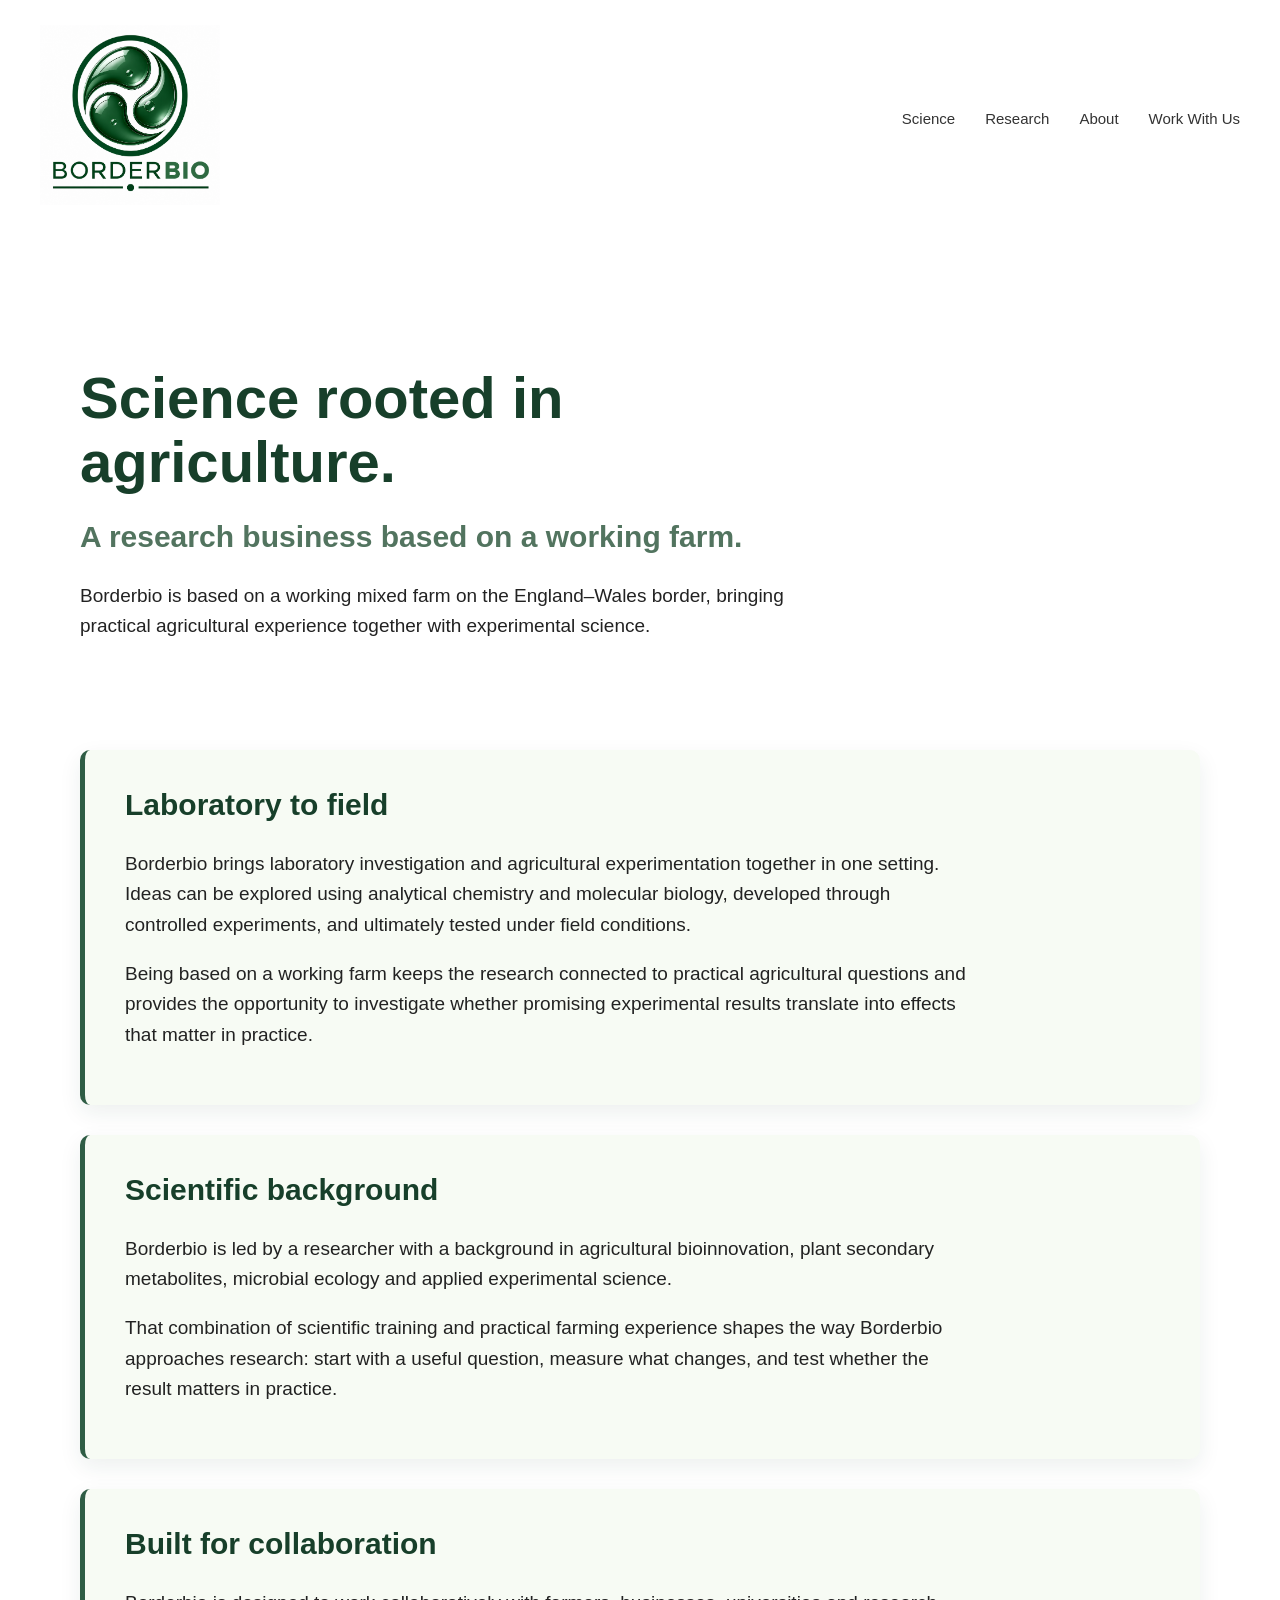
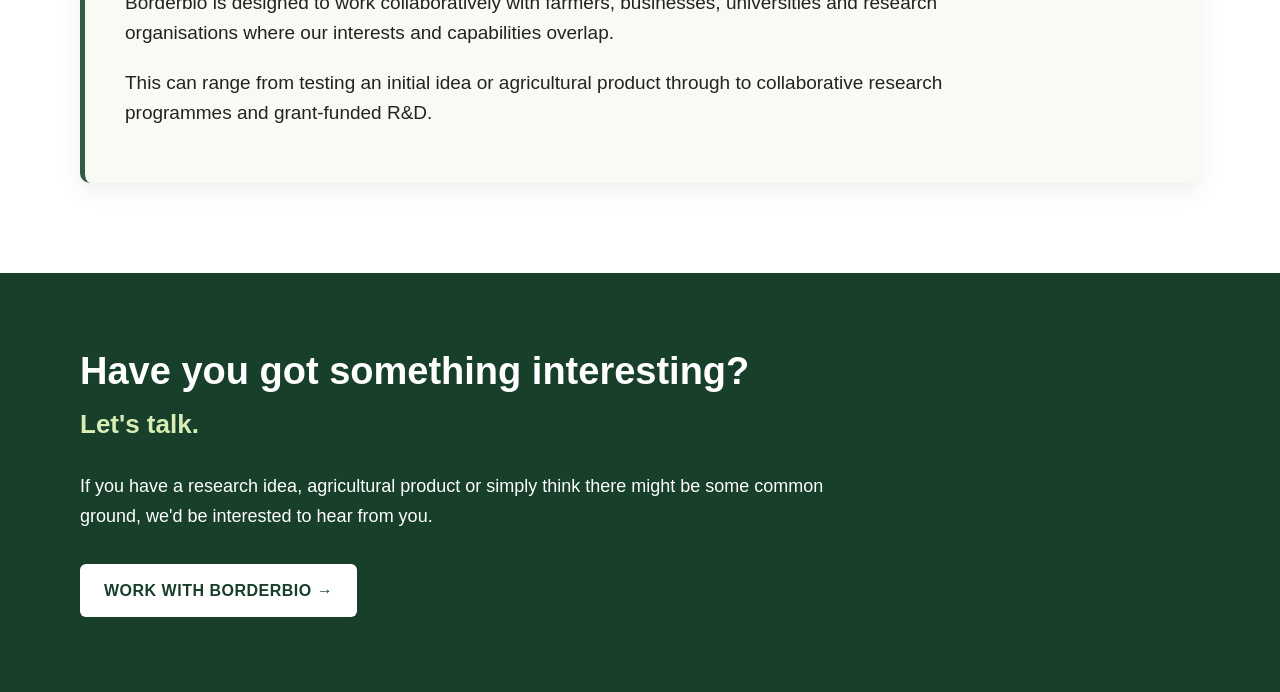
==== about.html @ 4840bd2d "Add about.html with company information" ====
<!DOCTYPE html>
<html lang="en">

<head>
    <meta charset="UTF-8">
    <meta name="viewport" content="width=device-width, initial-scale=1.0">
    <title>About | Borderbio</title>
    <link rel="stylesheet" href="style.css">
</head>

<body>

<header>
    <a href="index.html">
        <img src="triskelion logo png.png" alt="Borderbio logo" width="220">
    </a>

    <nav>
        <a href="science.html">Science</a>
        <a href="research.html">Research</a>
        <a href="about.html">About</a>
        <a href="#">Work With Us</a>
    </nav>
</header>

<main>

    <section class="science-intro">
        <h1>Science rooted in agriculture.</h1>

        <h2>A research business based on a working farm.</h2>

        <p>
            Borderbio is based on a working mixed farm on the England–Wales border,
            bringing practical agricultural experience together with experimental
            science.
        </p>
    </section>
<section class="science-section">
    <h2>Laboratory to field</h2>

    <p>
        Borderbio brings laboratory investigation and agricultural experimentation
        together in one setting. Ideas can be explored using analytical chemistry
        and molecular biology, developed through controlled experiments, and
        ultimately tested under field conditions.
    </p>

    <p>
        Being based on a working farm keeps the research connected to practical
        agricultural questions and provides the opportunity to investigate whether
        promising experimental results translate into effects that matter in practice.
    </p>
</section>
 <section class="science-section">
    <h2>Scientific background</h2>

    <p>
        Borderbio is led by a researcher with a background in agricultural
        bioinnovation, plant secondary metabolites, microbial ecology and
        applied experimental science.
    </p>

    <p>
        That combination of scientific training and practical farming experience
        shapes the way Borderbio approaches research: start with a useful question,
        measure what changes, and test whether the result matters in practice.
    </p>
</section> 
  <section class="science-section">
    <h2>Built for collaboration</h2>

    <p>
        Borderbio is designed to work collaboratively with farmers, businesses,
        universities and research organisations where our interests and
        capabilities overlap.
    </p>

    <p>
        This can range from testing an initial idea or agricultural product
        through to collaborative research programmes and grant-funded R&amp;D.
    </p>
</section>
  <section class="work-section">
    <h2>Have you got something interesting?</h2>
    <h3>Let's talk.</h3>

    <p>
        If you have a research idea, agricultural product or simply think
        there might be some common ground, we'd be interested to hear from you.
    </p>

    <a class="work-button" href="#">WORK WITH BORDERBIO →</a>
</section>
</main>

</body>
</html>
---- style.css ----
body {
    margin: 0;
    font-family: Arial, Helvetica, sans-serif;
    color: #222;
    background: #ffffff;
    line-height: 1.6;
}

header {
    max-width: 1200px;
    margin: 0 auto;
    padding: 25px 40px;
    display: flex;
    align-items: center;
    justify-content: space-between;
}

header img {
    width: 180px;
    height: auto;
}
.science-icon svg {
    width: 28px;
    height: 28px;
    fill: none;
    stroke: #2f5d45;
    stroke-width: 1.7;
    stroke-linecap: round;
    stroke-linejoin: round;
}

nav {
    display: flex;
    gap: 30px;
}

nav a {
    color: #333;
    text-decoration: none;
    font-size: 15px;
}

main {
    max-width: 1200px;
    margin: 0 auto;
}

section {
    padding: 70px 40px;
}

h1 {
    font-size: 58px;
    line-height: 1.1;
    margin-bottom: 15px;
}

h2 {
    font-size: 30px;
    line-height: 1.25;
}

p {
    max-width: 700px;
    font-size: 19px;
}

@media (max-width: 750px) {
    header {
        display: block;
        padding: 20px;
    }

    nav {
        margin-top: 20px;
        gap: 15px;
        flex-wrap: wrap;
    }

    section {
        padding: 45px 20px;
    }

    h1 {
        font-size: 42px;
    }
}
.chain {
    display: flex;
    align-items: center;
    justify-content: center;
    gap: 22px;
    margin-bottom: 30px;
}

.bubble {
    width: 175px;
    height: 175px;
    border-radius: 50%;

    background: linear-gradient(
        145deg,
        #f7fbf4,
        #e2efd9
    );

    border: 3px solid #2f5d45;

    display: flex;
    align-items: center;
    justify-content: center;

    text-align: center;
    font-size: 19px;
    font-weight: 700;
    color: #173f2a;

    padding: 18px;
    box-sizing: border-box;

    box-shadow: 0 8px 22px rgba(25, 65, 45, 0.14);
}

.arrow {
    font-size: 38px;
    font-weight: 300;
    color: #2f5d45;
    margin: 0 4px;
}

.chain-section p {
    margin-left: auto;
    margin-right: auto;
    text-align: center;
}

/* Farm image section */

.farm-image {
    width: 100%;
    height: 420px;
    object-fit: cover;
    object-position: center;
    display: block;
    margin: 60px 0;
    border-radius: 12px;
}
.hero {
    width: 100vw;
    margin-left: calc(50% - 50vw);
    box-sizing: border-box;

    min-height: 520px;
    padding: 90px max(40px, calc((100vw - 1120px) / 2));

    background:
        linear-gradient(rgba(0, 0, 0, 0.38), rgba(0, 0, 0, 0.38)),
        url("hedgerow.jpeg.jpeg");

    background-size: cover;
    background-position: center;
    display: flex;
    flex-direction: column;
    justify-content: center;
}

.hero h1 {
    color: white;
    max-width: 760px;
    margin-top: 0;
}

.hero h2 {
    color: #d8edb5;
    max-width: 760px;
}

.hero p {
    color: white;
    max-width: 720px;
}

/* From laboratory to field */

.field-section {
    display: grid;
    grid-template-columns: 1fr 1.15fr;
    gap: 60px;
    align-items: center;
    margin-top: 80px;
    margin-bottom: 80px;
}

.field-section h2 {
    grid-column: 1;
    margin-bottom: 20px;
}

.field-section p {
    grid-column: 1;
    font-size: 19px;
    line-height: 1.7;
}

.field-section img {
    grid-column: 2;
    grid-row: 1 / 3;
    width: 100%;
    height: 380px;
    object-fit: cover;
    border-radius: 12px;
    box-shadow: 0 10px 30px rgba(25, 65, 45, 0.15);
}

@media (max-width: 800px) {
    .field-section {
        grid-template-columns: 1fr;
        gap: 25px;
    }

    .field-section h2,
    .field-section p,
    .field-section img {
        grid-column: 1;
        grid-row: auto;
    }

    .field-section img {
        height: 300px;
    }
}
/* Work with Borderbio call-to-action */

.work-section {
    width: 100vw;
    margin-left: calc(50% - 50vw);
    box-sizing: border-box;

    background: #173f2a;
    color: white;

    padding: 75px max(40px, calc((100vw - 1120px) / 2));
    margin-top: 90px;
}

.work-section h2 {
    color: white;
    font-size: 38px;
    margin-top: 0;
    margin-bottom: 8px;
}

.work-section h3 {
    color: #d8edb5;
    font-size: 26px;
    margin-top: 0;
    margin-bottom: 25px;
}

.work-section p {
    color: white;
    max-width: 760px;
    font-size: 18px;
    line-height: 1.7;
    margin-bottom: 32px;
}

.work-button {
    display: inline-block;
    padding: 14px 24px;

    background: white;
    color: #173f2a;

    text-decoration: none;
    font-weight: 700;
    letter-spacing: 0.5px;

    border-radius: 6px;
}

.work-button:hover {
    background: #d8edb5;
}
/* Science page */

.science-section {
    background: #f7fbf4;
    border-left: 5px solid #2f5d45;
    border-radius: 10px;
    padding: 36px 40px;
    margin: 30px 40px;
    box-shadow: 0 8px 22px rgba(25, 65, 45, 0.08);
}

.science-section h2 {
    color: #173f2a;
    margin-top: 0;
}

.science-section p {
    max-width: 850px;
}
/* Science page introduction */

.science-intro {
    padding-top: 80px;
    padding-bottom: 60px;
}

.science-intro h1 {
    color: #173f2a;
    max-width: 800px;
}

.science-intro h2 {
    color: #52745f;
    max-width: 800px;
}

.science-intro p {
    max-width: 760px;
}
/* Science section headings and icons */

.science-heading {
    display: flex;
    align-items: center;
    gap: 18px;
    margin-bottom: 18px;
}

.science-heading h2 {
    margin: 0;
}

.science-icon {
    width: 52px;
    height: 52px;
    min-width: 52px;

    display: flex;
    align-items: center;
    justify-content: center;

    border: 2px solid #2f5d45;
    border-radius: 50%;

    color: #2f5d45;
    font-size: 25px;
    font-weight: bold;

    background: white;
}
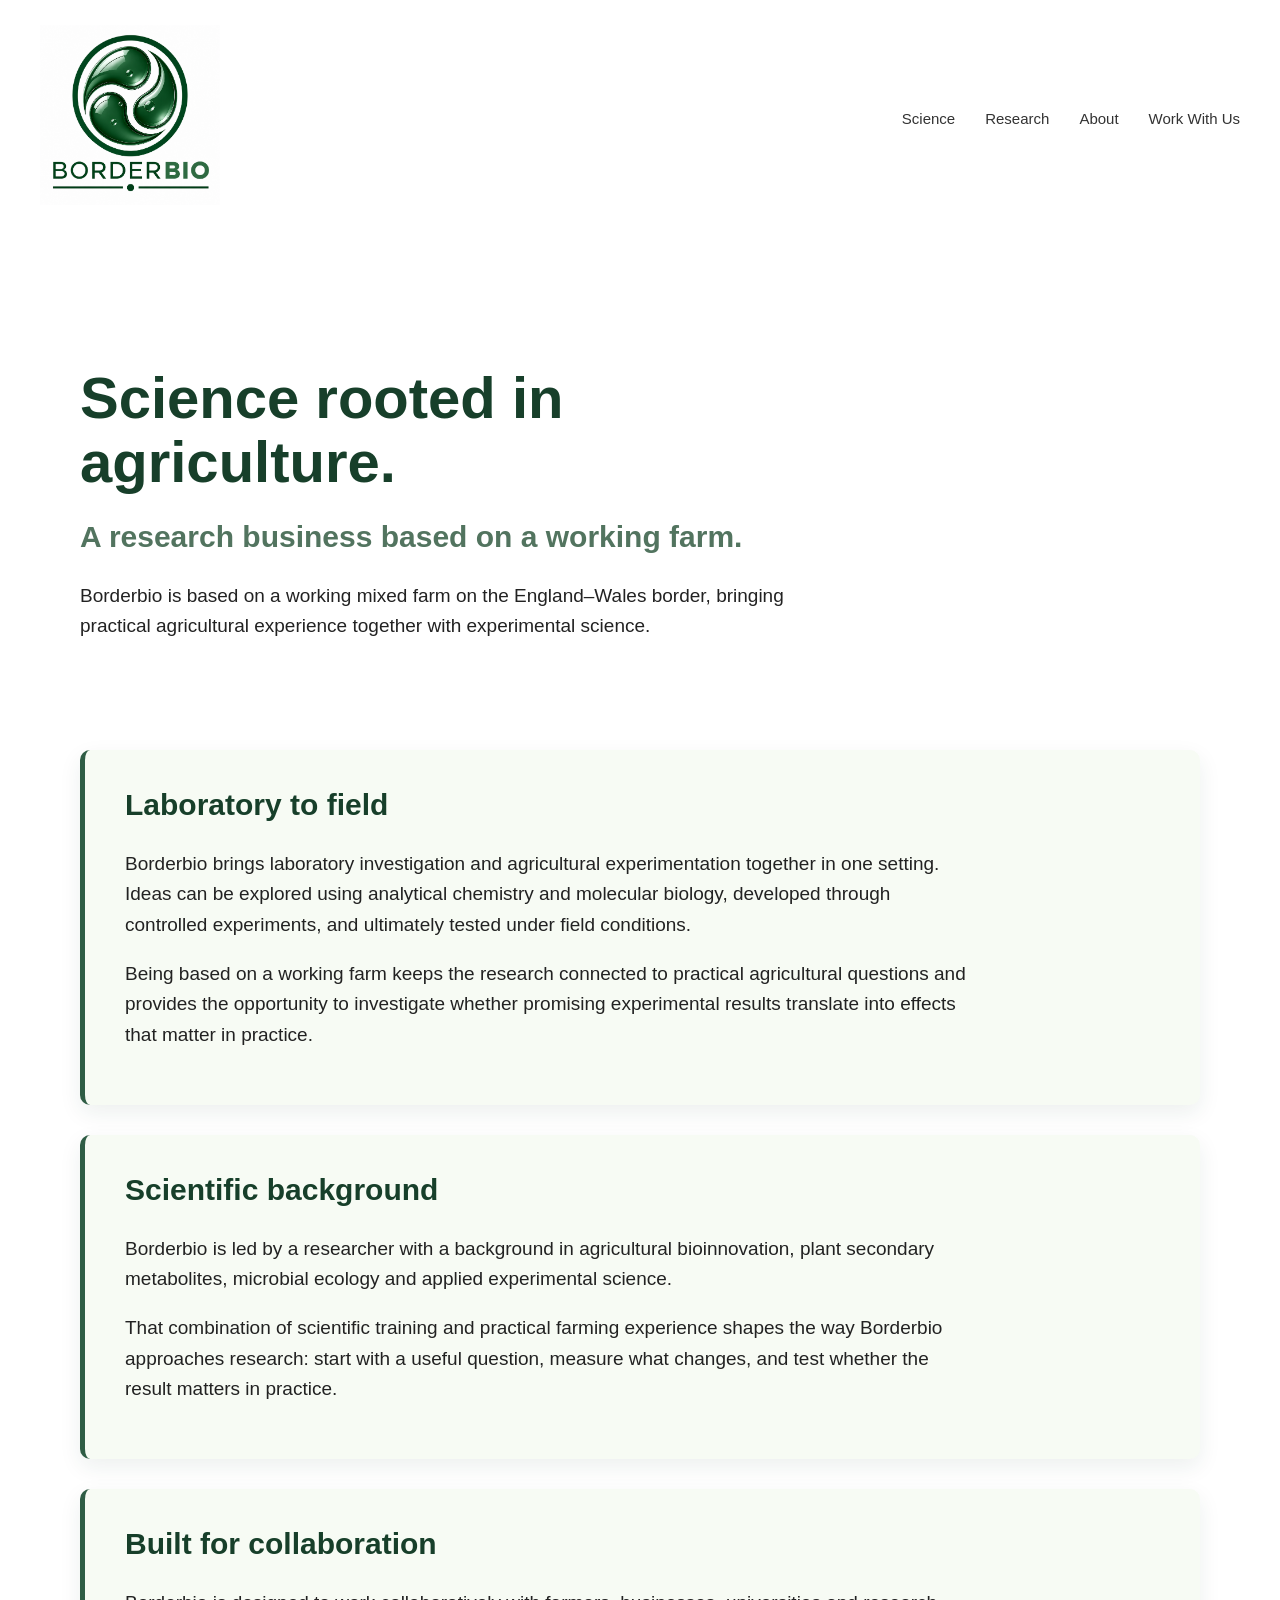
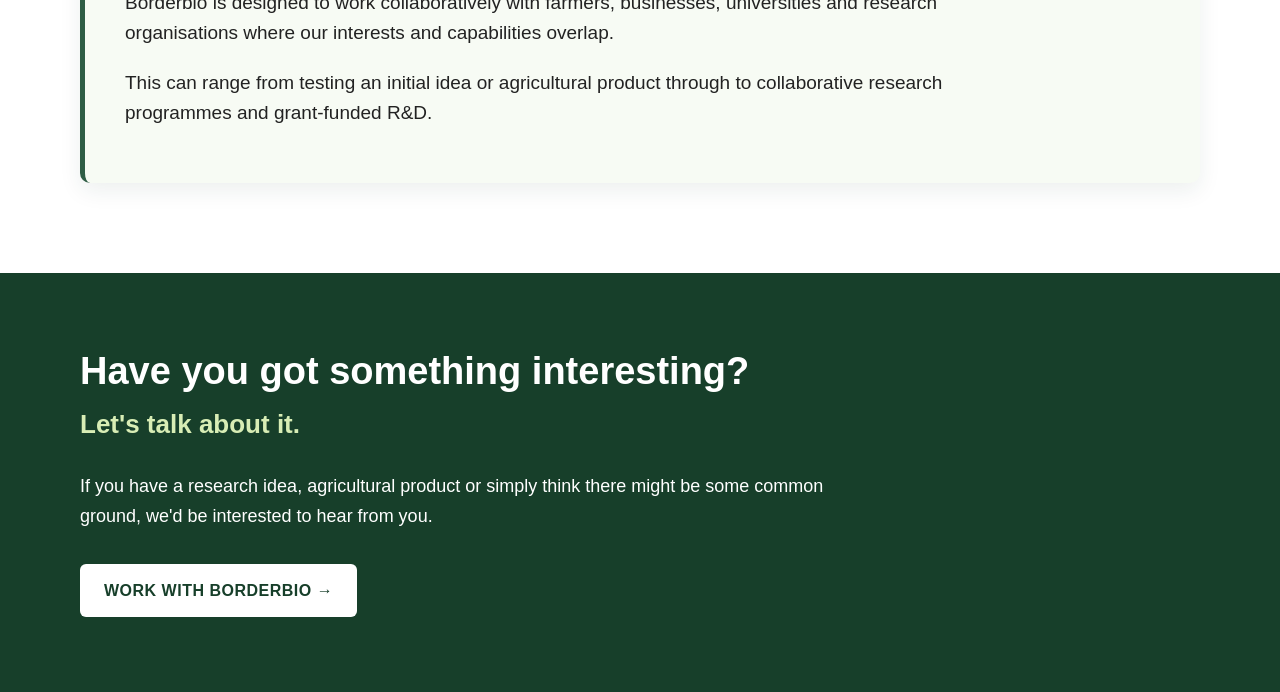
==== commit 4f449457: "Update heading text in about.html" ====
--- a/about.html
+++ b/about.html
@@ -83,7 +83,7 @@
 </section>
   <section class="work-section">
     <h2>Have you got something interesting?</h2>
-    <h3>Let's talk.</h3>
+    <h3>Let's talk about it.</h3>
 
     <p>
         If you have a research idea, agricultural product or simply think
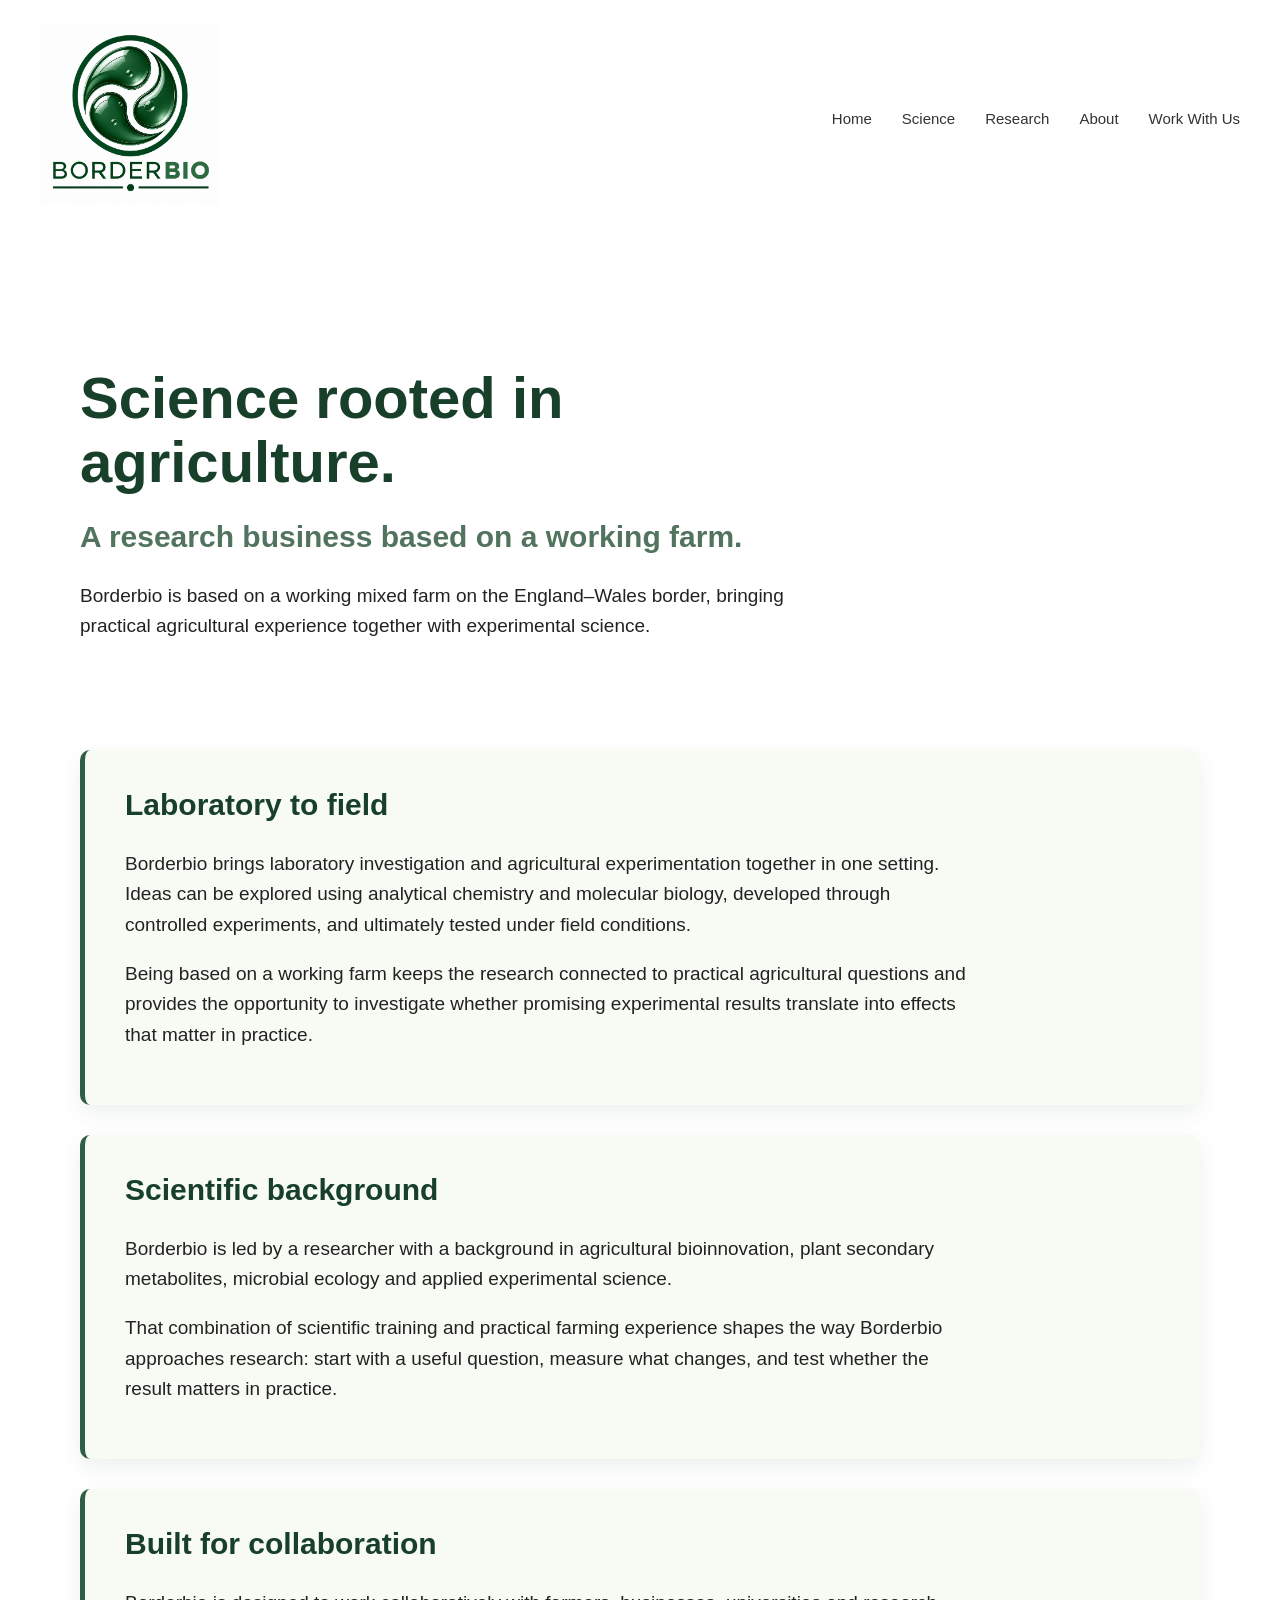
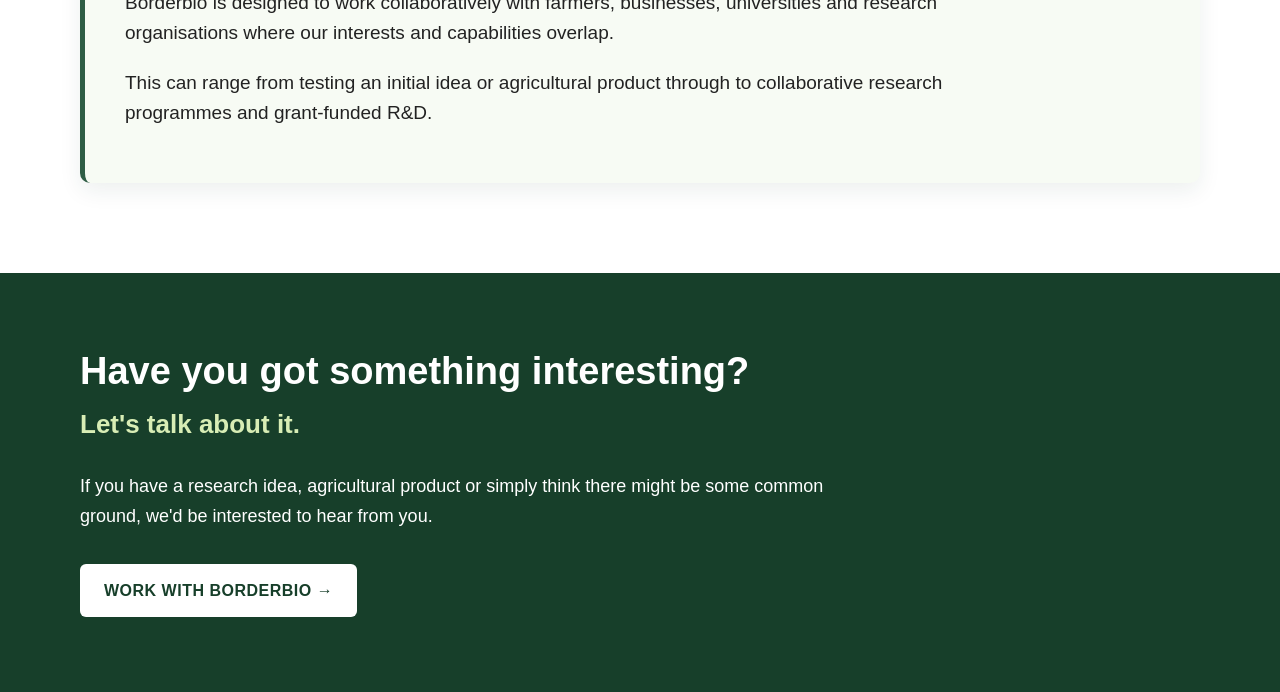
==== commit dc43ab9e: "Update navigation links in about.html" ====
--- a/about.html
+++ b/about.html
@@ -16,10 +16,13 @@
     </a>
 
     <nav>
-        <a href="science.html">Science</a>
-        <a href="research.html">Research</a>
-        <a href="about.html">About</a>
-        <a href="#">Work With Us</a>
+        <nav>
+    <a href="index.html">Home</a>
+    <a href="science.html">Science</a>
+    <a href="research.html">Research</a>
+    <a href="about.html">About</a>
+    <a href="work-with-us.html">Work With Us</a>
+</nav>
     </nav>
 </header>
 
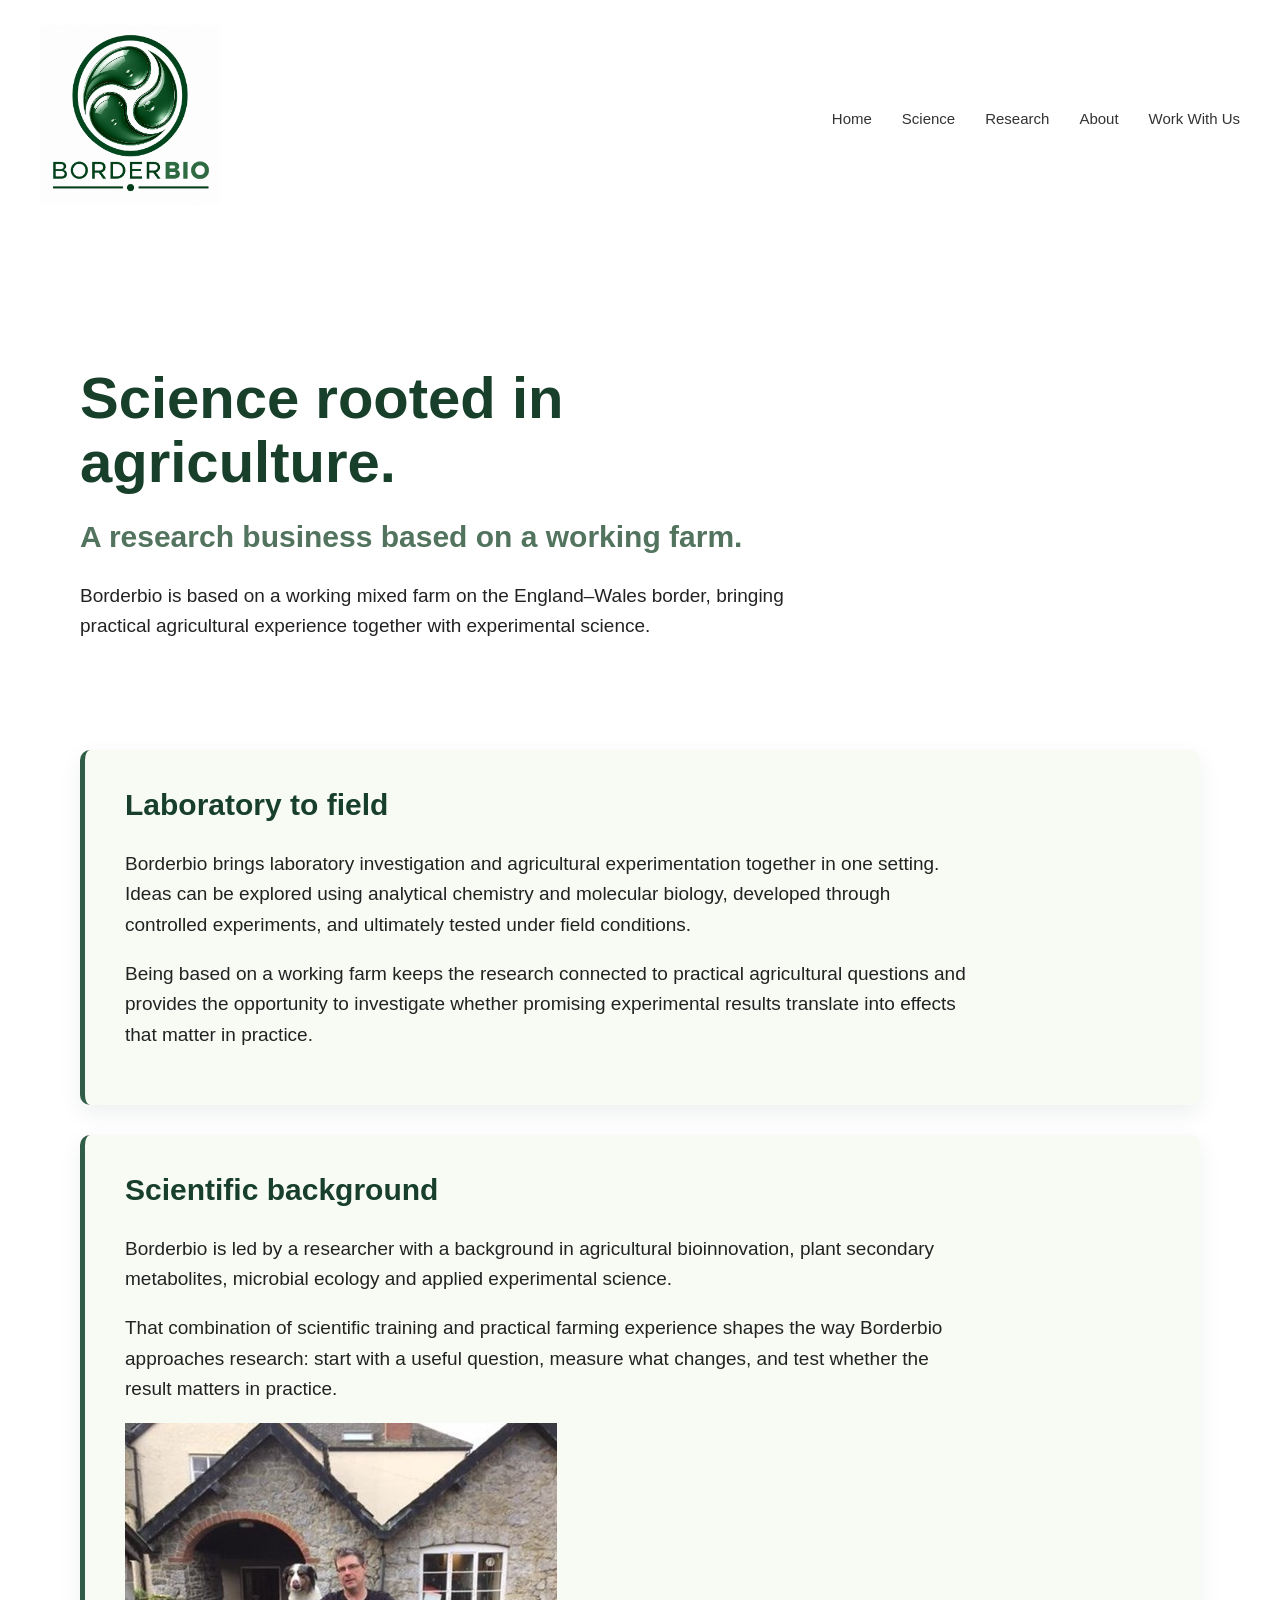
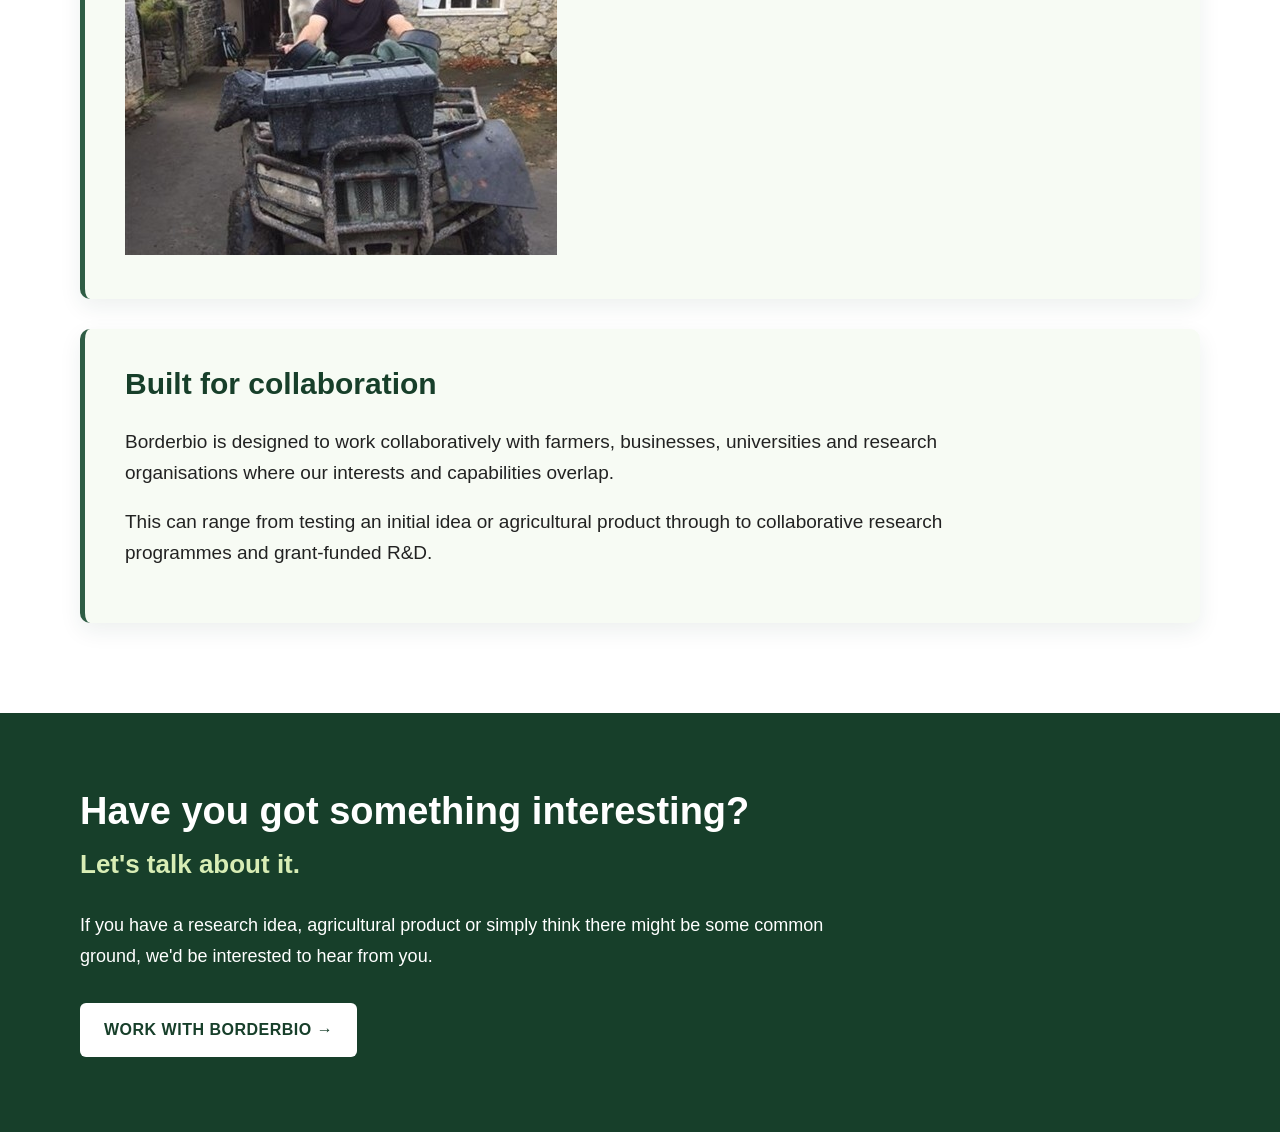
==== commit 6eee8cd2: "Add founder image to the about section Added an image of the Borderbio founder to the about section." ====
--- a/about.html
+++ b/about.html
@@ -55,7 +55,7 @@
         promising experimental results translate into effects that matter in practice.
     </p>
 </section>
- <section class="science-section">
+ <section class="science-section about-profile">
     <h2>Scientific background</h2>
 
     <p>
@@ -69,6 +69,7 @@
         shapes the way Borderbio approaches research: start with a useful question,
         measure what changes, and test whether the result matters in practice.
     </p>
+     <img src="photo.jpeg" alt="Borderbio founder on the farm" class="about-photo">
 </section> 
   <section class="science-section">
     <h2>Built for collaboration</h2>
--- a/style.css
+++ b/style.css
@@ -352,3 +352,144 @@
 
     background: white;
 }
+/* Mobile navigation */
+
+@media (max-width: 700px) {
+
+    header {
+        display: block;
+        padding: 18px 20px;
+    }
+
+    header img {
+        width: 150px;
+    }
+
+    nav {
+    margin-top: 18px;
+    display: flex;
+    flex-direction: column;
+    gap: 12px;
+    width: 100%;
+}
+
+    nav a {
+        font-size: 14px;
+    }
+}
+@media (max-width: 700px) {
+
+    .chain {
+        flex-direction: column;
+        gap: 12px;
+    }
+
+    .bubble {
+        width: 150px;
+        height: 150px;
+    }
+
+    .arrow {
+        transform: rotate(90deg);
+        margin: 0;
+    }
+
+    .chain-section {
+        padding-left: 20px;
+        padding-right: 20px;
+    }
+}
+@media (max-width: 700px) {
+
+    .hero {
+        min-height: 440px;
+        padding: 55px 22px;
+        background-position: center;
+    }
+
+    .hero h1 {
+        font-size: 40px;
+        line-height: 1.08;
+    }
+
+    .hero h2 {
+        font-size: 24px;
+    }
+
+    .hero p {
+        font-size: 17px;
+    }
+
+    section {
+        padding-left: 22px;
+        padding-right: 22px;
+    }
+
+    h1 {
+        font-size: 38px;
+    }
+
+    h2 {
+        font-size: 26px;
+    }
+
+    p {
+        font-size: 17px;
+    }
+
+    .science-section {
+        margin-left: 20px;
+        margin-right: 20px;
+        padding: 28px 24px;
+    }
+
+    .work-section {
+        padding-left: 22px;
+        padding-right: 22px;
+    }
+}
+@media (max-width: 700px) {
+
+    .field-section {
+        display: block;
+        margin-top: 40px;
+        margin-bottom: 40px;
+    }
+
+    .field-section img {
+        width: 100%;
+        height: 260px;
+        margin-top: 25px;
+        object-fit: cover;
+    }
+}
+
+@media (max-width: 700px) {
+
+    nav {
+        width: 100%;
+        grid-template-columns: 1fr 1fr;
+        column-gap: 30px;
+    }
+
+    nav a {
+        width: auto;
+        white-space: nowrap;
+    }
+}
+
+@media (max-width: 700px) {
+
+    nav {
+        display: flex;
+        flex-direction: column;
+        gap: 12px;
+        width: 100%;
+    }
+
+    nav a {
+        display: block;
+        width: 100%;
+        white-space: normal;
+    }
+}
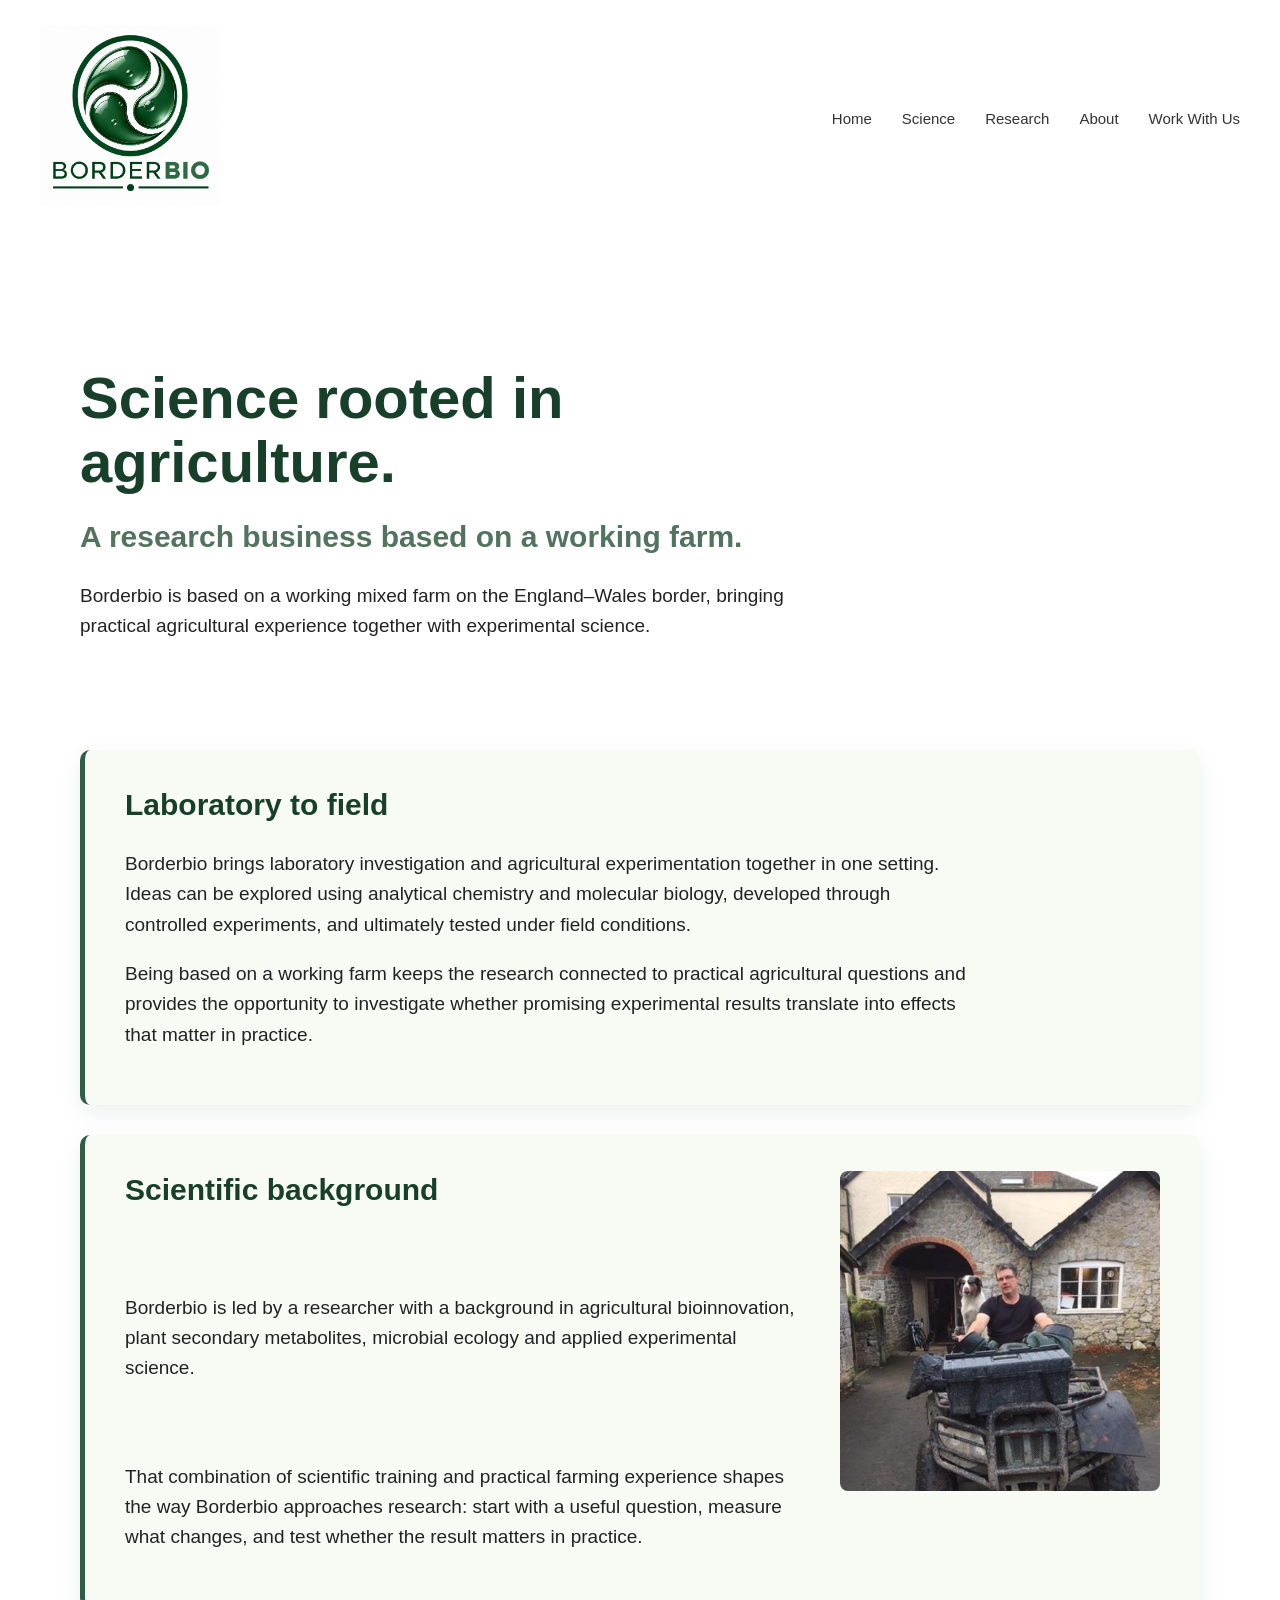
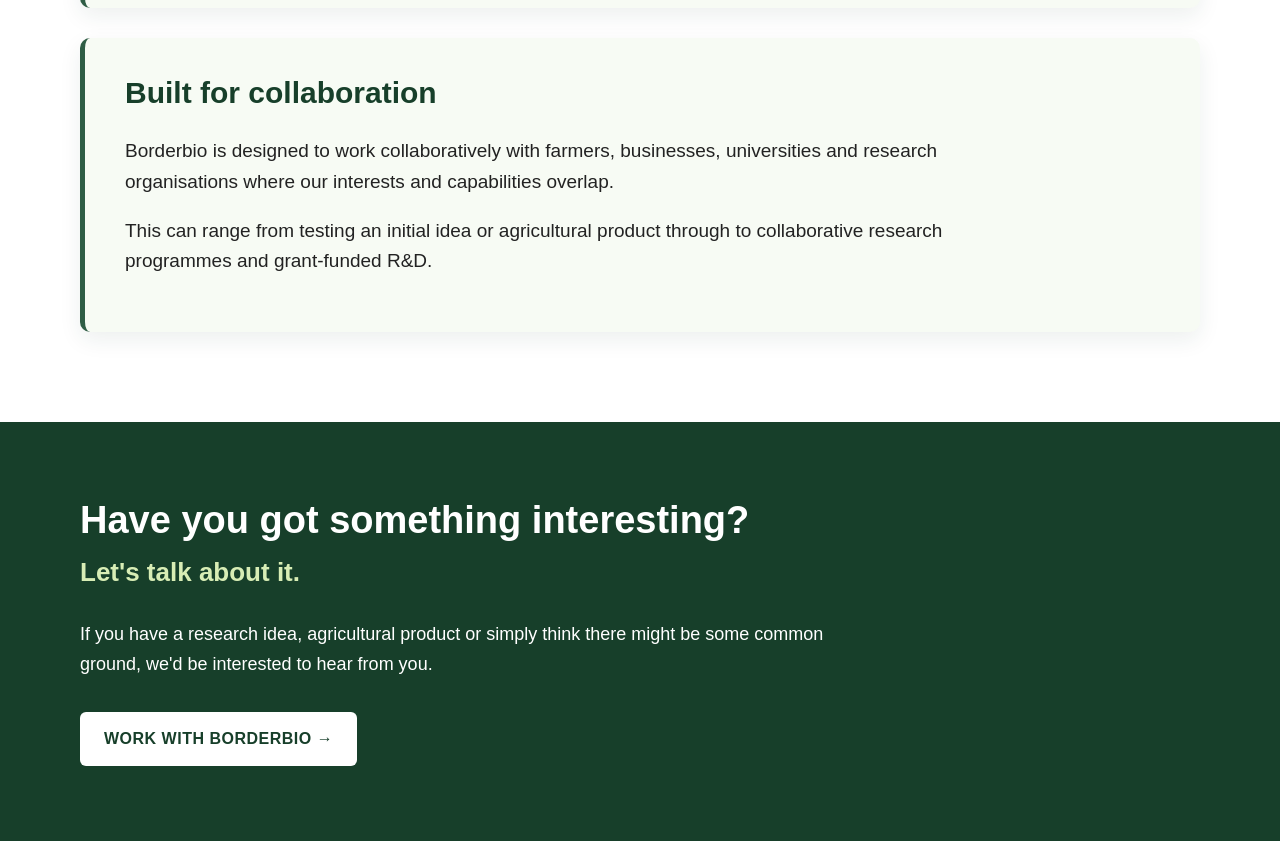
==== commit efaed6f6: "Update link for 'WORK WITH BORDERBIO' button" ====
--- a/about.html
+++ b/about.html
@@ -94,7 +94,7 @@
         there might be some common ground, we'd be interested to hear from you.
     </p>
 
-    <a class="work-button" href="#">WORK WITH BORDERBIO →</a>
+    <a class="work-button" href="work-with-us.html">WORK WITH BORDERBIO →</a>
 </section>
 </main>
 
--- a/style.css
+++ b/style.css
@@ -493,3 +493,155 @@
         white-space: normal;
     }
 }
+/* About profile photo */
+
+.about-profile {
+    overflow: auto;
+}
+
+.about-profile {
+    display: grid;
+    grid-template-columns: 1fr 320px;
+    gap: 40px;
+    align-items: start;
+}
+
+.about-profile h2,
+.about-profile p {
+    grid-column: 1;
+}
+
+.about-photo {
+    grid-column: 2;
+    grid-row: 1 / 4;
+    width: 100%;
+    height: auto;
+    border-radius: 8px;
+}
+@media (max-width: 700px) {
+
+    .about-photo {
+        float: none;
+        display: block;
+        width: 100%;
+        max-width: 360px;
+        margin: 25px auto 0;
+    }
+}
+
+/* Soil biology introduction */
+
+.soil-working {
+    max-width: 900px;
+    margin: 70px auto 50px;
+    padding: 0 30px;
+}
+
+.soil-working h2 {
+    color: #174f36;
+    font-size: 36px;
+    margin-bottom: 15px;
+}
+
+.soil-working h3 {
+    color: #5f806b;
+    font-size: 25px;
+    margin-bottom: 25px;
+}
+
+.soil-working p {
+    font-size: 18px;
+    line-height: 1.7;
+}
+@media (max-width: 700px) {
+
+    .about-profile {
+        display: block;
+    }
+
+    .about-profile h2,
+    .about-profile p,
+    .about-photo {
+        width: 100%;
+        max-width: 100%;
+    }
+
+    .about-photo {
+        display: block;
+        height: auto;
+        margin: 25px 0 0;
+    }
+}
+/* Research field photograph */
+
+.research-photo {
+    display: block;
+    width: 100%;
+    max-width: 900px;
+    height: 360px;
+    object-fit: cover;
+    margin: 30px auto 5px;
+    border-radius: 8px;
+}
+
+@media (max-width: 700px) {
+    .research-photo {
+        height: auto;
+        margin-top: 25px;
+    }
+}
+/* Work With Us field trial photograph */
+
+.work-photo {
+    display: block;
+    width: 100%;
+    max-width: 900px;
+    height: 420px;
+    object-fit: cover;
+    object-position: center;
+    margin: 30px auto 5px;
+    border-radius: 8px;
+}
+
+@media (max-width: 700px) {
+    .work-photo {
+        height: auto;
+        margin-top: 25px;
+    }
+}
+/* Plant chemistry photograph */
+
+.chemistry-profile {
+    display: grid;
+    grid-template-columns: 1fr 320px;
+    gap: 40px;
+    align-items: start;
+}
+
+.chemistry-profile .science-heading,
+.chemistry-profile p {
+    grid-column: 1;
+}
+
+.chemistry-photo {
+    grid-column: 2;
+    grid-row: 1 / 4;
+    width: 100%;
+    height: 380px;
+    object-fit: cover;
+    border-radius: 8px;
+}
+
+@media (max-width: 700px) {
+
+    .chemistry-profile {
+        display: block;
+    }
+
+    .chemistry-photo {
+        display: block;
+        width: 100%;
+        height: auto;
+        margin-top: 25px;
+    }
+}
